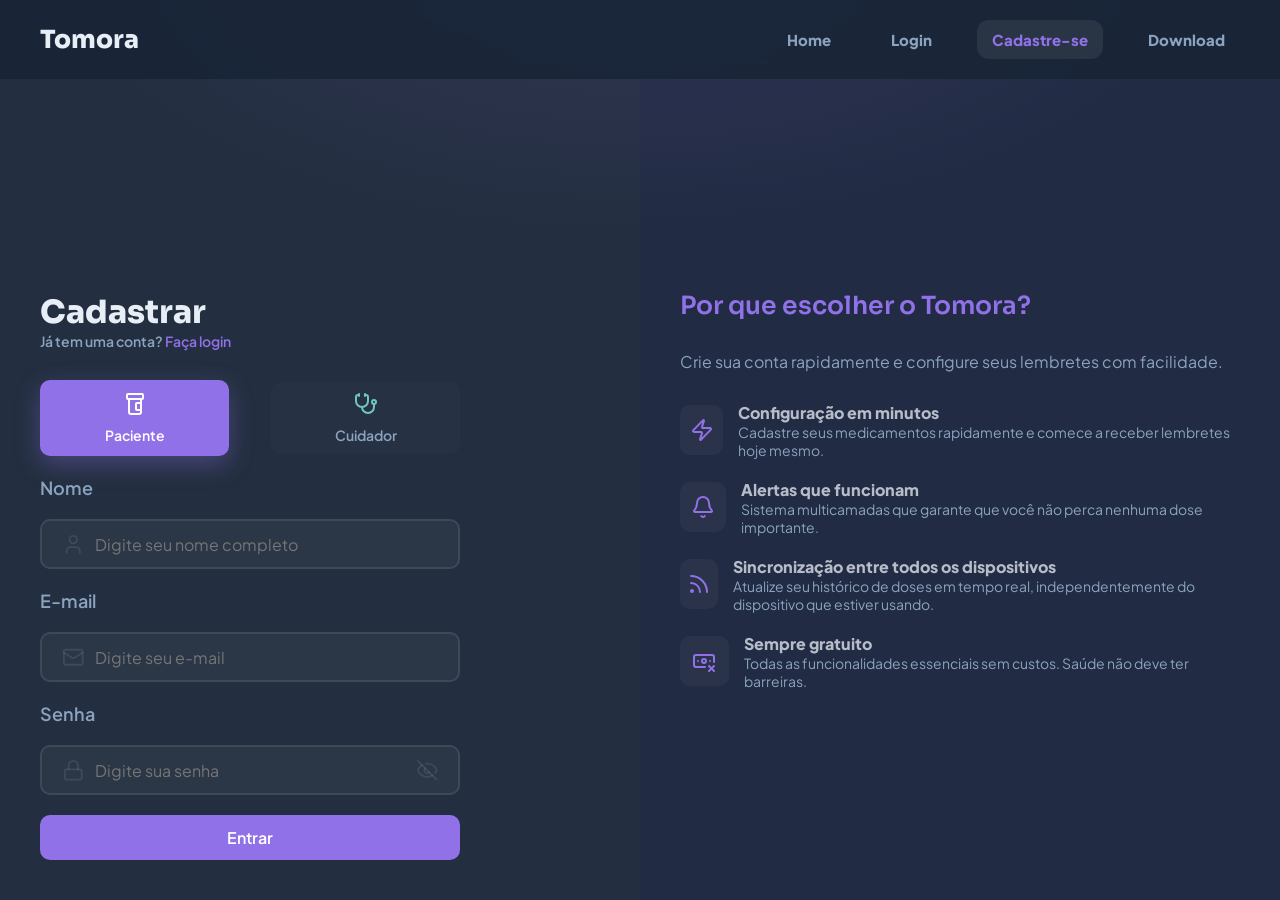
==== pages/cadastro/cadastro.html @ c0df9c2d "Primeiro commit" ====
<!DOCTYPE html>
<html lang="pt-br">

<head>
    <meta charset="UTF-8">
    <meta name="viewport" content="width=device-width, initial-scale=1.0">
    <title>Tomora | Cadastro</title>

    <link rel="stylesheet" href="../../css/cadastro.css">

    <script type="text/javascript" src="../../js/cadastro.js" defer></script>

    <!--Fonte Sora-->
    <link rel="preconnect" href="https://fonts.googleapis.com">
    <link rel="preconnect" href="https://fonts.gstatic.com" crossorigin>
    <link href="https://fonts.googleapis.com/css2?family=Sora:wght@100..800&display=swap" rel="stylesheet">

    <!--Fonte Plus Jakarta Sans-->
    <link rel="preconnect" href="https://fonts.googleapis.com">
    <link rel="preconnect" href="https://fonts.gstatic.com" crossorigin>
    <link href="https://fonts.googleapis.com/css2?family=Plus+Jakarta+Sans:ital,wght@0,200..800;1,200..800&display=swap"
        rel="stylesheet">
</head>

<body>
    <header>
        <h1>Tomora</h1>
        <ul class="nav-menu">
            <li class="menu-item"><a href="../../index.html">Home</a></li>
            <li class="menu-item"><a href="../login/login.html">Login</a></li>
            <li class="menu-item active"><a href="cadastro.html">Cadastre-se</a></li>
            <li class="menu-item"><a href="../download/download.html">Download</a></li>
        </ul>
    </header>
    <main>
        <section class="cadastro-section">
            <h2>Cadastrar</h2>
            <p>Já tem uma conta? <a href="../login/login.html">Faça login</a></p>
            <form class="cadastro-form" autocomplete="off">
                <div class="tipos-conta">
                    <div id="tipo-medicado" class="tipo-conta active" onclick="selectAccountType(this, 'medicado')">
                        <svg xmlns="http://www.w3.org/2000/svg" width="24" height="24" viewBox="0 0 24 24" fill="none"
                            stroke="currentColor" stroke-width="2" stroke-linecap="round" stroke-linejoin="round"
                            class="lucide lucide-pill-bottle-icon lucide-pill-bottle">
                            <path d="M18 11h-4a1 1 0 0 0-1 1v5a1 1 0 0 0 1 1h4" />
                            <path d="M6 7v13a2 2 0 0 0 2 2h8a2 2 0 0 0 2-2V7" />
                            <rect width="16" height="5" x="4" y="2" rx="1" />
                        </svg>
                        <h3>Paciente</h3>
                    </div>
                    <div id="tipo-auxiliar" class="tipo-conta inactive" onclick="selectAccountType(this, 'auxiliar')">
                        <svg xmlns="http://www.w3.org/2000/svg" width="24" height="24" viewBox="0 0 24 24" fill="none"
                            stroke="currentColor" stroke-width="2" stroke-linecap="round" stroke-linejoin="round"
                            class="lucide lucide-stethoscope-icon lucide-stethoscope">
                            <path d="M11 2v2" />
                            <path d="M5 2v2" />
                            <path d="M5 3H4a2 2 0 0 0-2 2v4a6 6 0 0 0 12 0V5a2 2 0 0 0-2-2h-1" />
                            <path d="M8 15a6 6 0 0 0 12 0v-3" />
                            <circle cx="20" cy="10" r="2" />
                        </svg>
                        <h3>Cuidador</h3>
                    </div>
                </div>
                <h3 class="label">Nome</h3>
                <div class="input-container">
                    <svg xmlns="http://www.w3.org/2000/svg" width="24" height="24" viewBox="0 0 24 24" fill="none"
                        stroke="currentColor" stroke-width="2" stroke-linecap="round" stroke-linejoin="round"
                        class="lucide lucide-user-icon lucide-user">
                        <path d="M19 21v-2a4 4 0 0 0-4-4H9a4 4 0 0 0-4 4v2" />
                        <circle cx="12" cy="7" r="4" />
                    </svg>
                    <input id="input-name" type="text" placeholder="Digite seu nome completo">
                </div>
                <h3 class="label">E-mail</h3>
                <div class="input-container">
                    <svg xmlns="http://www.w3.org/2000/svg" width="24" height="24" viewBox="0 0 24 24" fill="none"
                        stroke="currentColor" stroke-width="2" stroke-linecap="round" stroke-linejoin="round"
                        class="lucide lucide-mail-icon lucide-mail">
                        <path d="m22 7-8.991 5.727a2 2 0 0 1-2.009 0L2 7" />
                        <rect x="2" y="4" width="20" height="16" rx="2" />
                    </svg>
                    <input id="input-email" type="text" placeholder="Digite seu e-mail">
                </div>
                <h3 class="label">Senha</h3>
                <div class="input-container">
                    <svg xmlns="http://www.w3.org/2000/svg" width="24" height="24" viewBox="0 0 24 24" fill="none"
                        stroke="currentColor" stroke-width="2" stroke-linecap="round" stroke-linejoin="round"
                        class="lucide lucide-lock-icon lucide-lock">
                        <rect width="18" height="11" x="3" y="11" rx="2" ry="2" />
                        <path d="M7 11V7a5 5 0 0 1 10 0v4" />
                    </svg>
                    <input id="input-password" type="password" placeholder="Digite sua senha">
                    <svg id="password-toggle" onclick="setPasswordVisibility(this)" xmlns="http://www.w3.org/2000/svg"
                        width="24" height="24" viewBox="0 0 24 24" fill="none" stroke="currentColor" stroke-width="2"
                        stroke-linecap="round" stroke-linejoin="round"
                        class="lucide lucide-eye-off-icon lucide-eye-off">
                        <path
                            d="M10.733 5.076a10.744 10.744 0 0 1 11.205 6.575 1 1 0 0 1 0 .696 10.747 10.747 0 0 1-1.444 2.49" />
                        <path d="M14.084 14.158a3 3 0 0 1-4.242-4.242" />
                        <path
                            d="M17.479 17.499a10.75 10.75 0 0 1-15.417-5.151 1 1 0 0 1 0-.696 10.75 10.75 0 0 1 4.446-5.143" />
                        <path d="m2 2 20 20" />
                    </svg>
                </div>
                <button type="button" onclick="cadastro()">Entrar</button>
                <div class="form-status">
                    <p class="alert-field"></p>
                    <div class="loader"></div>
                </div>
            </form>
        </section>
        <section class="info-section">
            <h2>Por que escolher o Tomora?</h2>
            <p>Crie sua conta rapidamente e configure seus lembretes com facilidade.</p>
            <ul>
                <li>
                    <div class="icon-container">
                        <svg xmlns="http://www.w3.org/2000/svg" width="24" height="24" viewBox="0 0 24 24" fill="none"
                            stroke="currentColor" stroke-width="2" stroke-linecap="round" stroke-linejoin="round"
                            class="lucide lucide-zap-icon lucide-zap">
                            <path
                                d="M4 14a1 1 0 0 1-.78-1.63l9.9-10.2a.5.5 0 0 1 .86.46l-1.92 6.02A1 1 0 0 0 13 10h7a1 1 0 0 1 .78 1.63l-9.9 10.2a.5.5 0 0 1-.86-.46l1.92-6.02A1 1 0 0 0 11 14z" />
                        </svg>
                    </div>
                    <div>
                        <h3>Configuração em minutos</h3>
                        <p>Cadastre seus medicamentos rapidamente e comece a receber lembretes hoje mesmo.</p>
                    </div>
                </li>
                <li>
                    <div class="icon-container">
                        <svg xmlns="http://www.w3.org/2000/svg" width="24" height="24" viewBox="0 0 24 24" fill="none"
                            stroke="currentColor" stroke-width="2" stroke-linecap="round" stroke-linejoin="round"
                            class="lucide lucide-bell-icon lucide-bell">
                            <path d="M10.268 21a2 2 0 0 0 3.464 0" />
                            <path
                                d="M3.262 15.326A1 1 0 0 0 4 17h16a1 1 0 0 0 .74-1.673C19.41 13.956 18 12.499 18 8A6 6 0 0 0 6 8c0 4.499-1.411 5.956-2.738 7.326" />
                        </svg>
                    </div>
                    <div>
                        <h3>Alertas que funcionam</h3>
                        <p>Sistema multicamadas que garante que você não perca nenhuma dose importante.</p>
                    </div>
                </li>
                <li>
                    <div class="icon-container">
                        <svg xmlns="http://www.w3.org/2000/svg" width="24" height="24" viewBox="0 0 24 24" fill="none"
                            stroke="currentColor" stroke-width="2" stroke-linecap="round" stroke-linejoin="round"
                            class="lucide lucide-rss-icon lucide-rss">
                            <path d="M4 11a9 9 0 0 1 9 9" />
                            <path d="M4 4a16 16 0 0 1 16 16" />
                            <circle cx="5" cy="19" r="1" />
                        </svg>
                    </div>
                    <div>
                        <h3>Sincronização entre todos os dispositivos</h3>
                        <p>Atualize seu histórico de doses em tempo real, independentemente do dispositivo que estiver
                            usando.</p>
                    </div>
                </li>
                <li>
                    <div class="icon-container">
                        <svg xmlns="http://www.w3.org/2000/svg" width="24" height="24" viewBox="0 0 24 24" fill="none"
                            stroke="currentColor" stroke-width="2" stroke-linecap="round" stroke-linejoin="round"
                            class="lucide lucide-banknote-x-icon lucide-banknote-x">
                            <path d="M13 18H4a2 2 0 0 1-2-2V8a2 2 0 0 1 2-2h16a2 2 0 0 1 2 2v5" />
                            <path d="m17 17 5 5" />
                            <path d="M18 12h.01" />
                            <path d="m22 17-5 5" />
                            <path d="M6 12h.01" />
                            <circle cx="12" cy="12" r="2" />
                        </svg>
                    </div>
                    <div>
                        <h3>Sempre gratuito</h3>
                        <p>Todas as funcionalidades essenciais sem custos. Saúde não deve ter barreiras.</p>
                    </div>
                </li>
            </ul>
        </section>
    </main>
</body>

</html>
---- css/cadastro.css ----
:root {
    --bg-base: #1a2638;
    --bg-surface: #1f2f42;
    --bg-nav: rgba(26, 38, 56, 0.90);
    --bg-card: rgba(255, 255, 255, 0.04);
    --bg-card-hover: rgba(255, 255, 255, 0.07);
    --bg-support: rgba(255, 255, 255, 0.015);
    --bg-input: rgba(255, 255, 255, 0.04);
    --bg-input-focus: rgba(145, 113, 232, 0.05);
    --bg-auth-left: rgba(145, 113, 232, 0.06);
    --bg-reg-right: rgba(110, 198, 189, 0.03);
    --bg-badge: rgba(145, 113, 232, 0.12);
    --bg-panel-badge: rgba(145, 113, 232, 0.15);
    --bg-type-selected: rgba(145, 113, 232, 0.10);
    --bg-white: #ffffff;

    --purple: #9171e8;
    --purple-light: #b9a1f5;
    --teal: #6ec6bd;
    --teal-light: #9de0d8;
    --blue-icon: #4a88a8;
    --blue-cap: #4a9db5;
    --amber: #f59e0b;

    --green: #4ade80;
    --green-bg: rgba(74, 222, 128, 0.10);
    --green-border: rgba(74, 222, 128, 0.25);
    --red: #f87171;
    --red-bg: rgba(248, 113, 113, 0.10);
    --red-border: rgba(248, 113, 113, 0.25);

    --text-primary: #e8eef5;
    --text-secondary: #8ba3be;
    --text-muted: #4a6580;
    --text-white: #ffffff;
    --text-black: #000000;
    --text-on-teal: #1a2638;

    --border: rgba(255, 255, 255, 0.09);
    --border-accent: rgba(167, 139, 250, 0.30);

    --gradient-brand:
        linear-gradient(135deg, #b9a1f5, #6ec6bd);

    --gradient-brand-inv:
        linear-gradient(135deg, #6ec6bd, #b9a1f5);

    --gradient-avatar-1:
        linear-gradient(135deg, #9171e8, #6ec6bd);

    --gradient-avatar-2:
        linear-gradient(135deg, #6ec6bd, #9171e8);

    --gradient-avatar-3:
        linear-gradient(135deg, #f59e0b, #9171e8);

    --gradient-mission:
        linear-gradient(135deg,
            rgba(145, 113, 232, 0.12),
            rgba(110, 198, 189, 0.08));

    --gradient-bg-index:
        radial-gradient(ellipse 80% 60% at 50% -10%,
            rgba(145, 113, 232, 0.14) 0%,
            transparent 60%);

    --gradient-bg-login:
        radial-gradient(ellipse 60% 60% at 30% 50%,
            rgba(145, 113, 232, 0.10) 0%,
            transparent 60%),
        radial-gradient(ellipse 50% 50% at 70% 50%,
            rgba(110, 198, 189, 0.08) 0%,
            transparent 60%);

    --gradient-bg-cadastro:
        radial-gradient(ellipse 60% 60% at 70% 50%,
            rgba(110, 198, 189, 0.10) 0%,
            transparent 60%);

    --gradient-bg-download:
        radial-gradient(ellipse 70% 50% at 50% 40%,
            rgba(145, 113, 232, 0.12) 0%,
            transparent 60%);

    --gradient-bg-sobre:
        radial-gradient(ellipse 80% 50% at 50% 0%,
            rgba(110, 198, 189, 0.10) 0%,
            transparent 60%);

    --shadow-card: 0 4px 24px rgba(0, 0, 0, 0.40);
    --shadow-glow: 0 0 40px rgba(145, 113, 232, 0.18);
    --shadow-btn-purple: 0 8px 24px rgba(145, 113, 232, 0.35);
    --shadow-btn-teal: 0 8px 24px rgba(110, 198, 189, 0.30);

    --blur-nav: blur(20px);
    --blur-card: blur(10px);

    --font-display: 'Sora', sans-serif;
    --font-body: 'Plus Jakarta Sans', sans-serif;

    --radius-sm: 10px;
    --radius-md: 16px;
    --radius-lg: 24px;
    --radius-xl: 32px;
    --radius-full: 9999px;
}

* {
    margin: 0;
    padding: 0;
    box-sizing: border-box;
}

*::selection {
    background-color: var(--purple);
    color: var(--text-white);
}

html,
body {
    width: 100%;

    height: 100%;
    min-height: 100dvh;
    overflow-x: hidden;
    scrollbar-width: none;
}

body {
    display: flex;
    flex-direction: column;
    justify-content: flex-start;
    align-items: center;

    background-color: var(--bg-base);
    background-image: var(--gradient-bg-index);
    background-repeat: no-repeat;
}

header {
    width: 100%;
    padding: 20px 40px;

    display: flex;
    justify-content: space-between;
    align-items: center;

    background-color: var(--bg-nav);
    backdrop-filter: var(--blur-nav);
    -webkit-backdrop-filter: var(--blur-nav);
}

header h1 {
    font-family: var(--font-display);
    font-optical-sizing: auto;
    font-weight: 800;
    font-style: normal;
    font-size: 25px;

    color: var(--text-primary);
}

header .nav-menu {
    display: flex;
    gap: 30px;
}

header .menu-item {
    list-style: none;
}

header .menu-item a {
    display: inline-block;

    padding: 10px 15px;

    font-family: var(--font-body);
    font-optical-sizing: auto;
    font-weight: 800;
    font-style: normal;
    font-size: 15px;

    text-decoration: none;

    color: var(--text-secondary);

    border-radius: 12px;

    transition: 0.3s ease-out;
}

header .menu-item a:hover {
    background-color: var(--bg-card-hover);
    color: var(--text-primary);
}

header .nav-menu .active a {
    background-color: var(--bg-card-hover);
    color: var(--purple);
}

main {
    width: 100%;
    flex: 1;

    display: flex;
    flex-direction: row;
    justify-content: center;
    align-items: center;
}

.info-section {
    width: 50%;
    height: 100%;

    padding: 0 40px;

    display: flex;
    flex-direction: column;
    justify-content: center;
    align-items: start;
    gap: 30px;

    background-color: var(--bg-auth-left);
}

.info-section h2 {
    font-family: var(--font-display);
    font-optical-sizing: auto;
    font-weight: 600;
    font-style: normal;
    font-size: 25px;

    color: var(--purple);
}

.icon-container {
    width: 50px;
    height: 50px;

    display: flex;
    justify-content: center;
    align-items: center;

    background-color: var(--bg-card);
    border-radius: var(--radius-sm);
}

.icon-container svg {
    width: 24px;
    height: 24px;
    stroke: var(--purple);
}

.info-section h3 {
    opacity: 75%;

    font-family: var(--font-body);
    font-optical-sizing: auto;
    font-weight: 800;
    font-style: normal;
    font-size: 16px;

    color: var(--text-primary);
}

.info-section p {
    font-family: var(--font-body);
    font-optical-sizing: auto;
    font-weight: 400;
    font-style: normal;
    font-size: 16px;

    color: var(--text-secondary);

    text-align: start;
}

.info-section ul {
    width: auto;
    height: auto;

    display: flex;
    flex-direction: column;
    justify-content: center;
    align-items: start;
    gap: 20px;

    list-style: none;
}

.info-section ul li {
    display: flex;
    flex-direction: row;
    justify-content: center;
    align-items: center;
    gap: 15px;
}

.info-section .ball-list {
    width: 7.5px;
    height: 7.5px;

    background-color: var(--purple);
    border-radius: 50%;
}

.info-section ul li p {
    font-size: 14px;
}

.cadastro-section {
    width: 50%;
    height: 100%;

    padding: 0 40px;

    display: flex;
    flex-direction: column;
    justify-content: end;
    align-items: start;

    background-color: var(--bg-card);
}

.cadastro-section h2 {
    font-family: var(--font-display);
    font-optical-sizing: auto;
    font-weight: 800;
    font-style: normal;
    font-size: 32px;

    color: var(--text-primary);
}

.cadastro-section p {
    font-family: var(--font-body);
    font-optical-sizing: auto;
    font-weight: 600;
    font-style: normal;
    font-size: 14px;

    color: var(--text-secondary);
}

.cadastro-section p a {
    color: var(--purple);
    text-decoration: none;

    transition: 0.3s ease-out;
}

.cadastro-section p a:hover {
    opacity: 75%;
}

.cadastro-form {
    width: 100%;
    margin-top: 30px;

    display: flex;
    flex-direction: column;
    justify-content: start;
    align-items: start;
    gap: 20px;
}

.tipos-conta {
    width: 75%;
    height: auto;

    display: flex;
    flex-direction: row;
    justify-content: space-between;
    align-items: center;
}

.tipo-conta {
    width: 45%;
    height: auto;

    padding: 10px 20px;

    display: flex;
    flex-direction: column;
    justify-content: center;
    align-items: center;
    gap: 10px;
    
    background-color: var(--bg-support);
    border-radius: var(--radius-sm);

    transition: 0.3s ease-out;
}

.tipo-conta:hover {
    cursor: pointer;
    transform: translateY(-5px);

}

.tipo-conta svg {
    stroke: var(--teal);
}

.tipo-conta h3 {
    font-family: var(--font-body);
    font-optical-sizing: auto;
    font-weight: 600;
    font-style: normal;
    font-size: 14px;

    color: var(--text-secondary);
}

.tipo-conta.active {
    background-color: var(--purple);
    border: 2px solid var(--purple);
    box-shadow: var(--shadow-btn-purple);
}

.tipo-conta.active svg {
    stroke: var(--text-white);
}

.tipo-conta.active h3 {
    color: var(--text-white);
}


.label {
    font-family: var(--font-body);
    font-optical-sizing: auto;
    font-weight: 600;
    font-style: normal;
    font-size: 18px;

    color: var(--text-secondary);
}

.input-container {
    width: 75%;
    height: 50px;

    padding: 10px 20px;

    display: flex;
    justify-content: start;
    align-items: center;
    gap: 10px;

    background-color: var(--bg-input);
    border: 2px solid var(--border);
    border-radius: var(--radius-sm);

    transition: 0.25s ease-out;
}

.input-container:focus-within {
    border-color: var(--purple-light);
}

.input-container svg {
    width: 22.5px;
    height: 22.5px;
    stroke: var(--border);
    transition: 0.25s ease-out;
}

.input-container:focus-within svg {
    stroke: var(--purple-light);
}

.input-container input {
    flex: 1;
    height: 100%;

    background-color: transparent;
    border: none;
    outline: none;

    font-family: var(--font-body);
    font-optical-sizing: auto;
    font-weight: 400;
    font-style: normal;
    font-size: 16px;

    color: var(--text-primary);
}

#password-toggle:hover {
    cursor: pointer;
    stroke: var(--purple);
}

.cadastro-form button {
    width: 75%;
    padding: 12px 0;

    font-family: var(--font-body);
    font-optical-sizing: auto;
    font-weight: 600;
    font-style: normal;
    font-size: 16px;

    color: var(--text-white);
    background-color: var(--purple);
    border: none;
    border-radius: var(--radius-sm);
    cursor: pointer;

    transition: 0.3s ease-out;
}

.cadastro-form button:hover {
    transform: translateY(-2px);
}

.form-status {
    width: 75%;
    height: auto;

    display: flex;
    flex-direction: row;
    justify-content: space-between;
    align-items: center;
    gap: 10px;
}

.alert-field {
    font-family: var(--font-body);
    font-optical-sizing: auto;
    font-weight: 600;
    font-style: normal;
    font-size: 14px;

    color: var(--red);
}

.loader {
    width: 20px;
    height: 20px;

    opacity: 0;

    border: 3px solid var(--purple);
    border-top: 3px solid var(--border);
    border-radius: 50%;
    animation: spin 1s linear infinite;
}

.loader.loading {
    opacity: 1;
    animation: spin 1.5s ease-out infinite;
}

@keyframes spin {
    100% {
        transform: rotate(360deg);
    }
}

@media (max-width: 767px) {
    header {
        padding: 15px 20px;
    }

    header h1 {
        font-size: 16px;
    }

    header .nav-menu {
        gap: 5px;
    }

    header .menu-item a {
        padding: 5px 10px;

        font-size: 10px;
    }

    .info-section {
        display: none;
    }

    .cadastro-section {
        width: 100%;
        justify-content: center;
    }

    .tipos-conta {
        width: 100%;
    }

    .input-container {
        width: 100%;
    }

    .cadastro-form button {
        width: 100%;
    }

    .form-status {
        width: 100%;
    }
}

@media (min-width: 768px) and (max-width: 1023px) {
    .info-section {
        display: none;
    }

    .cadastro-section {
        width: 100%;
        justify-content: center;
        
    }

    .tipos-conta {
        width: 100%;
    }

    .input-container {
        width: 100%;
    }

    .cadastro-form button {
        width: 100%;
    }

    .form-status {
        width: 100%;
    }
}
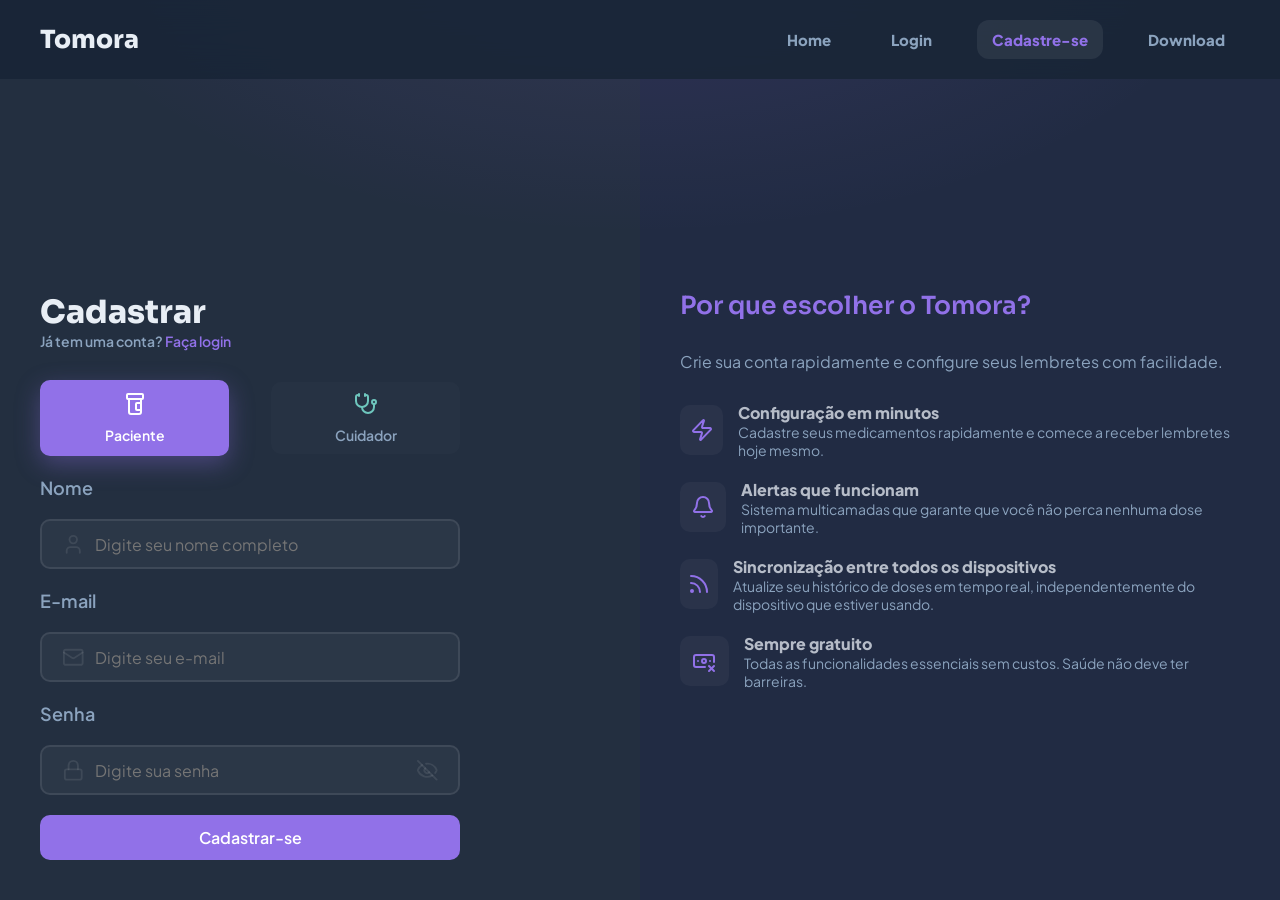
==== commit 2c0e593a: "Pequena correção no html da página de cadastro e conexão com o novo back-end" ====
--- a/pages/cadastro/cadastro.html
+++ b/pages/cadastro/cadastro.html
@@ -5,6 +5,8 @@
     <meta charset="UTF-8">
     <meta name="viewport" content="width=device-width, initial-scale=1.0">
     <title>Tomora | Cadastro</title>
+
+    <link rel="shortcut icon" href="../../assets/logo.png">
 
     <link rel="stylesheet" href="../../css/cadastro.css">
 
@@ -102,7 +104,7 @@
                         <path d="m2 2 20 20" />
                     </svg>
                 </div>
-                <button type="button" onclick="cadastro()">Entrar</button>
+                <button type="button" onclick="cadastro()">Cadastrar-se</button>
                 <div class="form-status">
                     <p class="alert-field"></p>
                     <div class="loader"></div>
--- a/css/cadastro.css
+++ b/css/cadastro.css
@@ -116,6 +116,17 @@
     color: var(--text-white);
 }
 
+/*
+@view-transition {
+  navigation: auto;
+}
+
+::view-transition-old(root),
+::view-transition-new(root) {
+  animation-duration: 750ms;
+}
+*/
+
 html,
 body {
     width: 100%;
